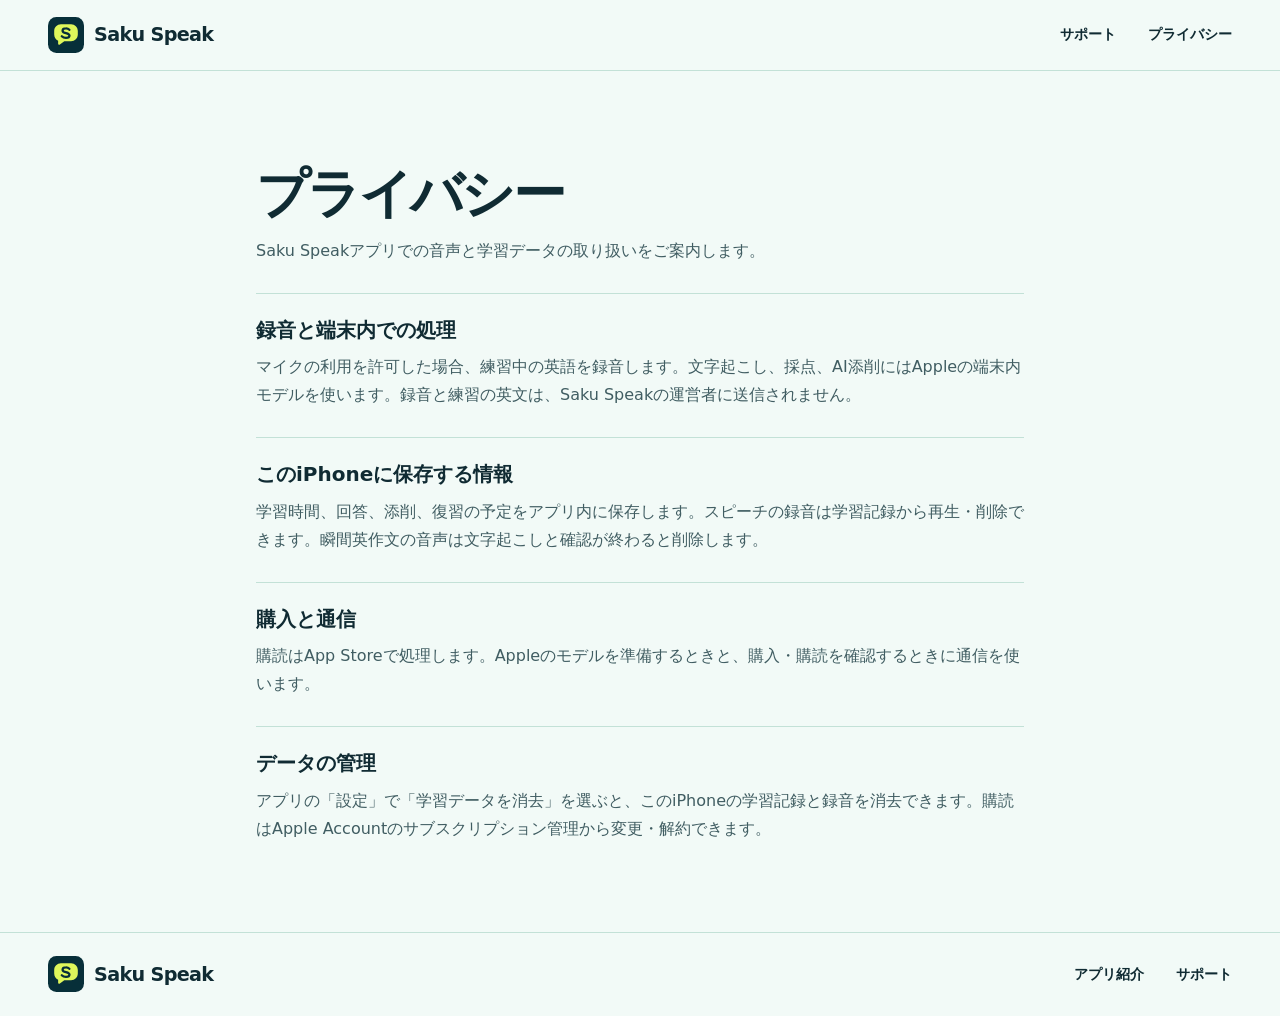
==== privacy.html @ 5f91d337 "Launch Saku Speak brand and support site" ====
<!doctype html>
<html lang="ja">
<head>
  <meta charset="utf-8">
  <meta name="viewport" content="width=device-width, initial-scale=1">
  <meta name="theme-color" content="#F2FAF7">
  <title>プライバシー | Saku Speak</title>
  <meta name="description" content="Saku Speakでの音声、学習記録、購入情報の取り扱い。">
  <link rel="canonical" href="https://ki-84.github.io/saku-speak-support/privacy.html">
  <link rel="icon" href="assets/saku-mark.svg" type="image/svg+xml">
  <link rel="apple-touch-icon" href="assets/touch-icon.png">
  <link rel="stylesheet" href="styles.css">
</head>
<body>
  <a class="skip-link" href="#main">本文へ</a>
  <header class="site-header">
    <div class="wrap header-inner">
      <a class="wordmark" href="./" lang="en"><img src="assets/saku-mark.svg" width="36" height="36" alt="">Saku Speak</a>
      <nav class="site-nav" aria-label="メイン">
        <a href="support.html">サポート</a>
        <a href="privacy.html" aria-current="page">プライバシー</a>
      </nav>
    </div>
  </header>
  <main class="section wrap document-page" id="main" tabindex="-1">
    <header>
      <h1>プライバシー</h1>
      <p>Saku Speakアプリでの音声と学習データの取り扱いをご案内します。</p>
    </header>
    <section>
      <h2>録音と端末内での処理</h2>
      <p>マイクの利用を許可した場合、練習中の英語を録音します。文字起こし、採点、AI添削にはAppleの端末内モデルを使います。録音と練習の英文は、Saku Speakの運営者に送信されません。</p>
    </section>
    <section>
      <h2>このiPhoneに保存する情報</h2>
      <p>学習時間、回答、添削、復習の予定をアプリ内に保存します。スピーチの録音は学習記録から再生・削除できます。瞬間英作文の音声は文字起こしと確認が終わると削除します。</p>
    </section>
    <section>
      <h2>購入と通信</h2>
      <p>購読はApp Storeで処理します。Appleのモデルを準備するときと、購入・購読を確認するときに通信を使います。</p>
    </section>
    <section>
      <h2>データの管理</h2>
      <p>アプリの「設定」で「学習データを消去」を選ぶと、このiPhoneの学習記録と録音を消去できます。購読はApple Accountのサブスクリプション管理から変更・解約できます。</p>
    </section>
  </main>
  <footer class="site-footer">
    <div class="wrap footer-inner">
      <a class="wordmark" href="./" lang="en"><img src="assets/saku-mark.svg" width="36" height="36" alt="">Saku Speak</a>
      <nav class="footer-nav" aria-label="フッター">
        <a href="./">アプリ紹介</a>
        <a href="support.html">サポート</a>
      </nav>
    </div>
  </footer>
</body>
</html>
---- styles.css ----
:root {
  color-scheme: light;
  --paper: #f2faf7;
  --white: #fcfffd;
  --ink: #102b33;
  --muted: #405d62;
  --dark: #072f39;
  --accent: #006b59;
  --lime: #dff75b;
  --mint: #def3eb;
  --line: #c3e1d7;
  --radius: 1.5rem;
  font-family: system-ui, -apple-system, "Hiragino Sans", "Yu Gothic", Meiryo, sans-serif;
  line-height: 1.75;
  color: var(--ink);
  background: var(--paper);
  -webkit-text-size-adjust: 100%;
}

*, *::before, *::after { box-sizing: border-box; }
body, h1, h2, h3, p, figure { margin: 0; }
img { display: block; max-width: 100%; height: auto; }
a { color: inherit; }
h1, h2, h3 { line-height: 1.25; overflow-wrap: anywhere; }
section[id], #main { scroll-margin-top: 5.5rem; }
main:focus { outline: none; }
:focus-visible { outline: 3px solid var(--accent); outline-offset: 4px; }

.wrap { width: min(74rem, calc(100% - 5rem)); margin-inline: auto; }
.section { padding-block: clamp(3.5rem, 7vw, 6.5rem); }
.site-header {
  position: sticky;
  top: 0;
  z-index: 5;
  background: var(--paper);
  border-bottom: 1px solid var(--line);
}
.header-inner, .footer-inner {
  display: flex;
  align-items: center;
  justify-content: space-between;
  gap: 1.25rem;
  min-height: 4.375rem;
}
.wordmark { display: inline-flex; align-items: center; gap: .625rem; font-size: 1.2rem; font-weight: 800; letter-spacing: -.035em; text-decoration: none; white-space: nowrap; }
.wordmark img { flex: 0 0 auto; }
.site-nav, .footer-nav { display: flex; align-items: center; gap: clamp(.85rem, 3vw, 2rem); }
.site-nav a, .footer-nav a {
  display: inline-flex;
  align-items: center;
  min-height: 44px;
  font-size: .9rem;
  font-weight: 700;
  white-space: nowrap;
  text-decoration: none;
}
.site-nav a:hover, .footer-nav a:hover, .text-link:hover { color: var(--accent); text-decoration: underline; text-underline-offset: .23em; }
.text-link { color: var(--accent); font-weight: 650; text-underline-offset: .2em; }
.skip-link { position: fixed; top: .6rem; left: .6rem; z-index: 10; padding: .55rem 1rem; background: var(--white); color: var(--ink); border-radius: .5rem; transform: translateY(calc(-100% - 1rem)); }
.skip-link:focus { transform: none; }

.hero {
  color: var(--white);
  background: radial-gradient(ellipse at 85% 29%, #14535a 0, var(--dark) 62%);
  overflow: clip;
}
.hero-inner {
  display: grid;
  grid-template-columns: 1.06fr 1fr;
  align-items: center;
  gap: clamp(1.5rem, 4vw, 4.25rem);
  padding-block: clamp(3.5rem, 6vw, 5.25rem);
}
.eyebrow { color: var(--accent); font-size: .875rem; font-weight: 700; letter-spacing: .05em; }
.hero .eyebrow, .on-device .eyebrow { color: var(--lime); }
.hero h1 { margin-top: .9rem; font-size: clamp(2.05rem, 3.8vw, 3.3rem); font-weight: 740; letter-spacing: -.04em; line-height: 1.25; }
.hero h1 span { display: block; }
.hero-accent { color: var(--lime); }
.hero-lede { margin-top: 1.35rem; max-width: 30rem; color: #e0f3ee; line-height: 1.85; font-size: clamp(1rem, 1.45vw, 1.19rem); }
.hero-action { display: flex; align-items: center; flex-wrap: wrap; gap: .75rem 1.1rem; margin-top: 1.65rem; }
.button { display: inline-flex; min-height: 3.25rem; align-items: center; justify-content: center; padding: .65rem 1.45rem; border-radius: .75rem; font-weight: 800; text-decoration: none; }
.button-lime { background: var(--lime); color: var(--dark); }
.button-lime:hover { background: #ecff95; }
.hero :focus-visible { outline-color: var(--lime); }
.release-note { color: #d1eae4; font-size: .875rem; font-weight: 600; }
.hero-visual { position: relative; height: clamp(24rem, 36vw, 31.75rem); }
.hero-photo { overflow: hidden; position: absolute; inset: 0 0 1.8rem 12%; border-radius: 1.75rem; background: #14464b; }
.hero-photo img { width: 100%; height: 100%; object-fit: cover; object-position: 71% 44%; }
.hero-screen {
  position: absolute;
  bottom: 0;
  left: 0;
  width: min(42%, 13.6rem);
  background: var(--paper);
  border: 4px solid #0d2429;
  border-radius: 1.35rem;
  box-shadow: 0 1.1rem 2.5rem #001c22a8;
}

.section-copy h2 { font-size: clamp(1.9rem, 4.1vw, 3.25rem); font-weight: 740; letter-spacing: -.04em; }
.section-copy .eyebrow { margin-bottom: .65rem; }
.section-copy p:not(.eyebrow) { margin-top: .85rem; color: var(--muted); max-width: 35rem; }
.centered { text-align: center; margin-inline: auto; }
.centered p { margin-inline: auto; }
.practice, .on-device-inner, .faq-inner { display: grid; align-items: start; grid-template-columns: .8fr 1.2fr; gap: clamp(1.4rem, 6vw, 5rem); }
.practice { align-items: center; }
.prompt-card { background: var(--white); border: 1px solid var(--line); border-radius: var(--radius); padding: clamp(1.2rem, 4vw, 2.2rem); box-shadow: 0 .75rem 1.4rem #07372d0a; }
.prompt-question { font-size: clamp(1.2rem, 2.45vw, 1.8rem); font-weight: 750; line-height: 1.55; }
.practice-answer { margin-top: 1.15rem; }
summary { list-style: none; cursor: pointer; }
summary::-webkit-details-marker { display: none; }
.practice-answer summary, .questions summary { display: flex; align-items: center; justify-content: space-between; gap: 1rem; }
.practice-answer summary { min-height: 3rem; padding: .55rem .95rem; border-radius: .7rem; background: var(--mint); color: var(--dark); font-weight: 750; }
.practice-answer summary:hover { background: #d0ede2; }
.answer-hide, details[open] .answer-show { display: none; }
details[open] .answer-hide { display: inline; }
.answer-body { margin-top: 1rem; color: var(--muted); }
.answer-body .answer-english { margin-bottom: .28rem; color: var(--ink); font-size: clamp(1.15rem, 2.6vw, 1.55rem); font-weight: 750; line-height: 1.4; }
.disclosure-icon { flex: 0 0 1.15rem; width: 1.15rem; height: 1.15rem; color: var(--accent); position: relative; }
.disclosure-icon::before, .disclosure-icon::after { content: ""; position: absolute; top: 50%; left: 50%; width: .85rem; height: 2px; transform: translate(-50%, -50%); background: currentColor; border-radius: 2px; }
.disclosure-icon::after { transform: translate(-50%, -50%) rotate(90deg); }
details[open] .disclosure-icon::after { display: none; }

.barrier { background: var(--mint); }
.barrier .section-copy p:not(.eyebrow) { max-width: 42rem; }
.speaking-steps { display: grid; grid-template-columns: repeat(3, 1fr); gap: 1rem; padding: 0; margin: 1.75rem 0 0; list-style: none; }
.speaking-steps li { padding: 1.25rem; background: var(--white); border: 1px solid var(--line); border-radius: 1rem; }
.speaking-steps h3 { font-size: 1.2rem; font-weight: 750; }
.speaking-steps p { margin-top: .5rem; color: var(--muted); }
.reading-note { margin-top: 1rem; color: var(--muted); font-size: .875rem; }

.training, .faq { background: var(--white); border-block: 1px solid var(--line); }
.training-grid { display: grid; grid-template-columns: 1fr 1fr; gap: 1.2rem; margin-top: 2rem; }
.training-card { border: 1px solid var(--line); border-radius: var(--radius); overflow: hidden; }
.drill-card { display: flex; flex-direction: column; justify-content: space-between; background: var(--mint); }
.training-content, .habit-copy { padding: clamp(1.25rem, 3.4vw, 2rem); }
.training-content h3, .habit h3 { font-size: clamp(1.35rem, 2.5vw, 1.95rem); font-weight: 800; letter-spacing: -.045em; }
.training-content p:not(.training-count), .habit p { margin-top: .6rem; color: var(--muted); }
.training-count { margin-top: 1.15rem; color: var(--accent); font-weight: 800; white-space: nowrap; }
.training-count strong { font-size: clamp(2rem, 4.2vw, 3.15rem); letter-spacing: -.07em; line-height: 1; }
.line-example { margin: 0 clamp(1.25rem, 3.4vw, 2rem) clamp(1.25rem, 3.4vw, 2rem); padding: 1rem 1.2rem; border-radius: .85rem; color: var(--white); background: var(--dark); }
.line-example p:first-child { color: #d6edeb; font-size: .875rem; }
.line-example [lang="en"] { margin-top: .28rem; font-weight: 750; font-size: clamp(1.1rem, 2vw, 1.35rem); line-height: 1.4; }
.speech-card { background: var(--paper); }
.speech-card > img { width: 100%; height: 13rem; object-fit: cover; object-position: 50% 16%; }
.speech-card .training-content { display: flex; justify-content: space-between; align-items: end; gap: 1.25rem; }
.habit { display: grid; grid-template-columns: .72fr 1.28fr; align-items: center; margin-top: 1.2rem; background: var(--paper); border: 1px solid var(--line); border-radius: var(--radius); overflow: hidden; }
.habit img { width: 100%; height: 12.75rem; object-fit: cover; object-position: 58% 42%; }
.habit-copy { max-width: 37rem; }
.scene-overview {
  margin-top: 1.75rem;
  padding: clamp(1.25rem, 3.4vw, 2rem);
  border: 1px solid var(--line);
  border-radius: var(--radius);
  background: var(--paper);
}
.scene-overview h3 { font-size: clamp(1.25rem, 3vw, 1.65rem); }
.scene-overview > p { color: var(--muted); margin-top: .55rem; }
.scene-grid { display: grid; grid-template-columns: repeat(3, 1fr); gap: .85rem; margin: 1.15rem 0 0; }
.scene-grid > div { padding: 1rem; border: 1px solid var(--line); border-radius: .8rem; background: var(--white); }
.scene-grid dt { color: var(--accent); font-weight: 800; line-height: 1.45; }
.scene-grid dd { margin: .4rem 0 0; color: var(--muted); font-size: .9rem; line-height: 1.6; }
.level-table { margin-top: 1.4rem; width: 100%; border-collapse: collapse; font-size: .9rem; font-variant-numeric: tabular-nums; }
.level-table caption { margin-bottom: .5rem; text-align: left; font-weight: 750; }
.level-table thead { background: var(--mint); }
.level-table :is(th, td) { padding: .55rem .65rem; text-align: right; border-bottom: 1px solid var(--line); }
.level-table th:first-child { text-align: left; }

.on-device { background: var(--dark); color: var(--white); }
.on-device .section-copy p:not(.eyebrow), .ai-details p { color: #d4ebe7; }
.ai-details { border-top: 1px solid #81b9b575; }
.ai-details > div { padding: 1.05rem 0; border-bottom: 1px solid #81b9b575; }
.ai-details h3 { font-size: 1.15rem; }
.ai-details p { margin-top: .4rem; }
.ai-details .ai-requirement { font-size: .875rem; margin-top: 1.15rem; }
.plans { max-width: 60rem; }
.plan-status { text-align: center; margin-block: 1.45rem .7rem; color: var(--muted); font-weight: 700; font-size: .9rem; }
.plan-grid { display: grid; grid-template-columns: 1fr 1fr; gap: 1rem; }
.plan-card { padding: 1.35rem clamp(1rem, 4vw, 2rem); border: 1px solid var(--line); border-radius: var(--radius); background: var(--white); }
.plan-card:last-child { background: var(--mint); border-color: #8cc8b9; }
.plan-card h3 { font-size: 1.05rem; }
.plan-card p { color: var(--accent); font-weight: 750; margin-top: .35rem; white-space: nowrap; }
.plan-card strong { font-size: clamp(2rem, 5vw, 3.75rem); line-height: 1.15; letter-spacing: -.07em; }
.plan-card span, .plan-note { color: var(--muted); font-size: .9rem; }
.plan-note { margin-top: .9rem; max-width: 44rem; }

.questions { border-top: 1px solid var(--line); }
.questions details { border-bottom: 1px solid var(--line); }
.questions summary { min-height: 3.6rem; padding: .9rem .2rem; font-weight: 750; }
.questions summary:hover { color: var(--accent); }
.questions details > p { color: var(--muted); padding: 0 1.35rem 1.05rem .2rem; }
.site-footer { background: var(--paper); padding-block: 1.2rem; }
.site-footer .footer-inner { min-height: 0; }

.document-page { max-width: 48rem; }
.document-page h1 { font-size: clamp(1.9rem, 5.8vw, 3.3rem); font-weight: 820; letter-spacing: -.05em; }
.document-page header > p, .document-page section > p { margin-top: .65rem; color: var(--muted); }
.document-page section { margin-top: 1.75rem; padding-top: 1.5rem; border-top: 1px solid var(--line); }
.document-page h2 { font-size: 1.25rem; }
.document-page + .site-footer, body:has(.document-page) .site-footer { border-top: 1px solid var(--line); }

@media (max-width: 940px) {
  .wrap { width: calc(100% - 3rem); }
  .speech-card .training-content { display: block; }
}

@media (max-width: 700px) {
  .wrap { width: calc(100% - 2.25rem); }
  .header-inner { min-height: 3.65rem; gap: .6rem; }
  .wordmark { font-size: 1.05rem; gap: .4rem; }
  .wordmark img { width: 31px; height: 31px; }
  .site-nav { gap: .85rem; }
  .site-nav a { font-size: .875rem; }
  .hero-inner { grid-template-columns: 1fr; padding-block: 2.6rem 2.15rem; gap: 1.65rem; }
  .hero h1 { font-size: clamp(1.65rem, 8.1vw, 3.3rem); }
  .hero-lede, .hero-action { margin-top: 1rem; }
  .hero-visual { width: min(100%, 27rem); margin-inline: auto; height: auto; aspect-ratio: 1.14; }
  .hero-screen { width: 39%; border-width: 3px; border-radius: 1rem; }
  .hero-photo { inset: 0 0 .9rem 10%; border-radius: 1.2rem; }
  .practice, .on-device-inner, .faq-inner, .training-grid { grid-template-columns: 1fr; gap: 1.2rem; }
  .section-copy.centered { text-align: left; }
  .centered p { margin-inline: 0; }
  .training-grid { margin-top: 1.25rem; }
  .speech-card > img { height: clamp(10rem, 40vw, 14rem); }
  .habit img { height: 100%; min-height: 10rem; }
  .habit { grid-template-columns: .72fr 1.28fr; align-items: stretch; }
  .plans .plan-status { text-align: left; }
  .speaking-steps { grid-template-columns: 1fr; gap: .55rem; }
  .scene-grid { grid-template-columns: 1fr; gap: .55rem; }
}

@media (max-width: 390px) {
  .habit { grid-template-columns: 1fr; }
  .habit img { height: 9.5rem; min-height: 0; }
  .plan-grid { gap: .6rem; }
  .plan-card { padding-inline: .8rem; border-radius: .85rem; }
  .plan-card strong { font-size: 1.75rem; }
  .footer-inner { flex-wrap: wrap; gap: .35rem 1.25rem; }
}

@media (max-width: 350px) {
  .wrap { width: calc(100% - 1.75rem); }
  .site-nav { gap: .6rem; }
  .plan-grid { grid-template-columns: 1fr; }
  .level-table :is(th, td) { padding-inline: .35rem; }
}
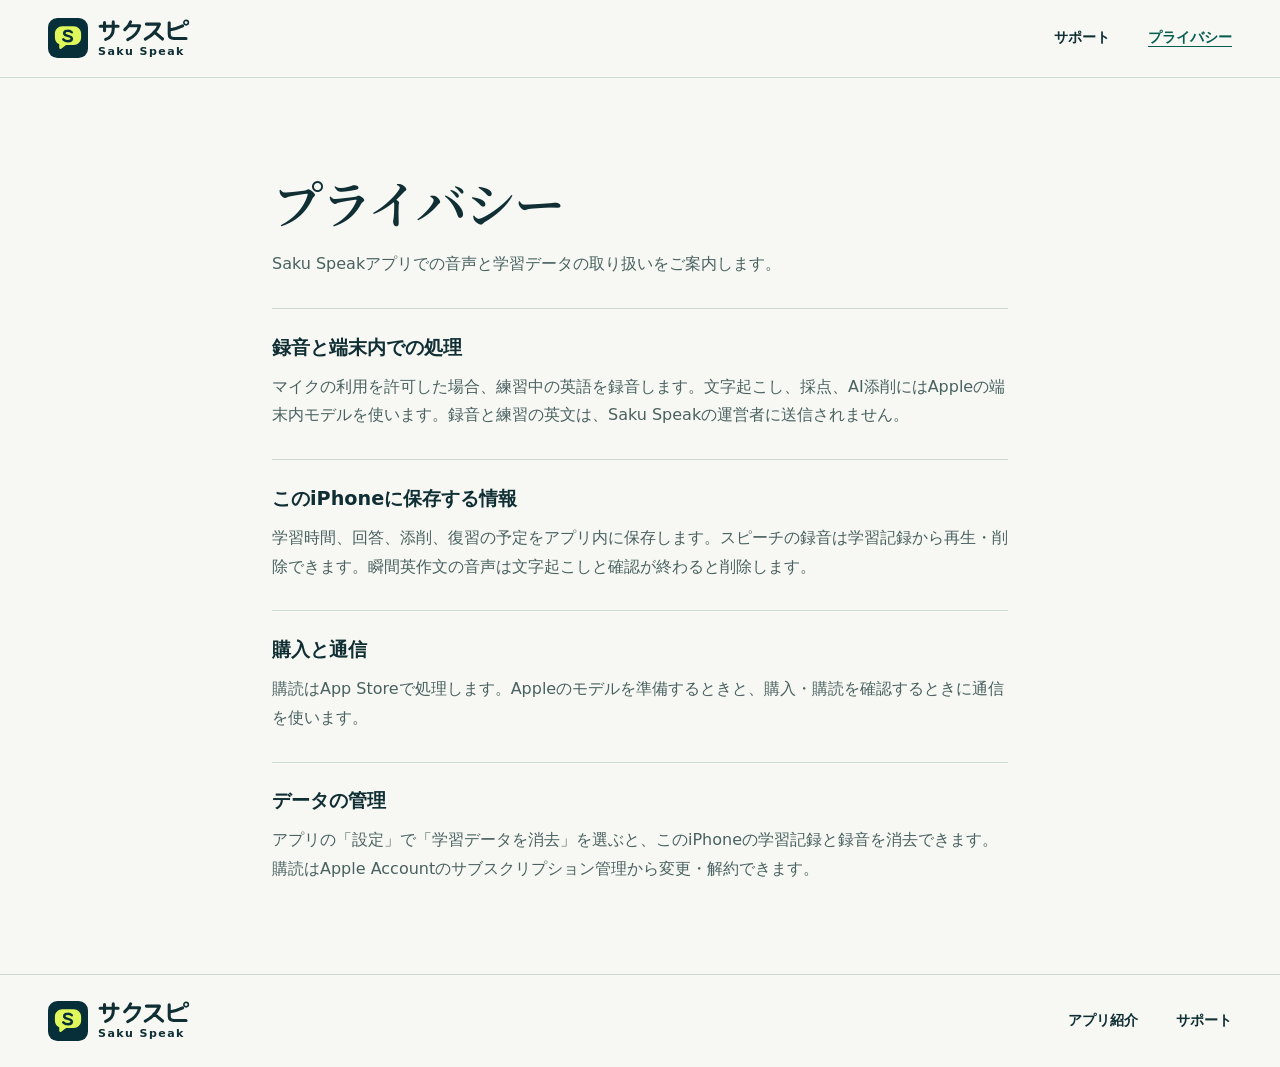
==== commit 11b23891: "Refine Sakusupi branding and lower Plus pricing" ====
--- a/privacy.html
+++ b/privacy.html
@@ -3,19 +3,25 @@
 <head>
   <meta charset="utf-8">
   <meta name="viewport" content="width=device-width, initial-scale=1">
-  <meta name="theme-color" content="#F2FAF7">
-  <title>プライバシー | Saku Speak</title>
+  <meta name="theme-color" content="#F7F8F3">
+  <title>プライバシー | サクスピ Saku Speak</title>
   <meta name="description" content="Saku Speakでの音声、学習記録、購入情報の取り扱い。">
   <link rel="canonical" href="https://ki-84.github.io/saku-speak-support/privacy.html">
   <link rel="icon" href="assets/saku-mark.svg" type="image/svg+xml">
   <link rel="apple-touch-icon" href="assets/touch-icon.png">
-  <link rel="stylesheet" href="styles.css">
+  <link rel="stylesheet" href="styles.css?v=2">
 </head>
 <body>
   <a class="skip-link" href="#main">本文へ</a>
   <header class="site-header">
     <div class="wrap header-inner">
-      <a class="wordmark" href="./" lang="en"><img src="assets/saku-mark.svg" width="36" height="36" alt="">Saku Speak</a>
+      <a class="wordmark" href="./">
+        <img class="brand-symbol" src="assets/saku-mark.svg" width="40" height="40" alt="">
+        <span class="brand-name">
+          <img src="assets/sakusupi-wordmark.svg" width="92" height="23" alt="サクスピ">
+          <span lang="en">Saku Speak</span>
+        </span>
+      </a>
       <nav class="site-nav" aria-label="メイン">
         <a href="support.html">サポート</a>
         <a href="privacy.html" aria-current="page">プライバシー</a>
@@ -46,7 +52,13 @@
   </main>
   <footer class="site-footer">
     <div class="wrap footer-inner">
-      <a class="wordmark" href="./" lang="en"><img src="assets/saku-mark.svg" width="36" height="36" alt="">Saku Speak</a>
+      <a class="wordmark" href="./">
+        <img class="brand-symbol" src="assets/saku-mark.svg" width="40" height="40" alt="">
+        <span class="brand-name">
+          <img src="assets/sakusupi-wordmark.svg" width="92" height="23" alt="サクスピ">
+          <span lang="en">Saku Speak</span>
+        </span>
+      </a>
       <nav class="footer-nav" aria-label="フッター">
         <a href="./">アプリ紹介</a>
         <a href="support.html">サポート</a>
--- a/styles.css
+++ b/styles.css
@@ -1,33 +1,45 @@
+@font-face {
+  font-family: "Saku Serif";
+  src: url("assets/serif-headings.woff2") format("woff2");
+  font-weight: 600;
+  font-style: normal;
+  font-display: swap;
+}
+
 :root {
   color-scheme: light;
-  --paper: #f2faf7;
-  --white: #fcfffd;
-  --ink: #102b33;
-  --muted: #405d62;
-  --dark: #072f39;
-  --accent: #006b59;
+  --paper: #f7f8f3;
+  --white: #fffefa;
+  --ink: #102f34;
+  --muted: #496161;
+  --accent: #075d50;
+  --dark: #0d3237;
+  --on-dark: #cfdfd9;
+  --dark-line: #5d7b77;
   --lime: #dff75b;
-  --mint: #def3eb;
-  --line: #c3e1d7;
-  --radius: 1.5rem;
-  font-family: system-ui, -apple-system, "Hiragino Sans", "Yu Gothic", Meiryo, sans-serif;
-  line-height: 1.75;
+  --soft: #e8efe9;
+  --line: #cedbd3;
+  --body-font: system-ui, -apple-system, "Hiragino Sans", "Yu Gothic", Meiryo, sans-serif;
+  --heading-font: "Saku Serif", "Hiragino Mincho ProN", "Yu Mincho", serif;
+  font-family: var(--body-font);
+  line-height: 1.8;
   color: var(--ink);
   background: var(--paper);
-  -webkit-text-size-adjust: 100%;
 }
 
 *, *::before, *::after { box-sizing: border-box; }
 body, h1, h2, h3, p, figure { margin: 0; }
 img { display: block; max-width: 100%; height: auto; }
 a { color: inherit; }
-h1, h2, h3 { line-height: 1.25; overflow-wrap: anywhere; }
-section[id], #main { scroll-margin-top: 5.5rem; }
+h1, h2, h3 { line-height: 1.4; }
+h1, h2 { font-family: var(--heading-font); font-weight: 600; letter-spacing: -.038em; }
+p { overflow-wrap: break-word; }
+section[id], #main { scroll-margin-top: 5.75rem; }
 main:focus { outline: none; }
 :focus-visible { outline: 3px solid var(--accent); outline-offset: 4px; }
 
-.wrap { width: min(74rem, calc(100% - 5rem)); margin-inline: auto; }
-.section { padding-block: clamp(3.5rem, 7vw, 6.5rem); }
+.wrap { width: min(76rem, calc(100% - 6rem)); margin-inline: auto; }
+.section { padding-block: clamp(3.7rem, 7vw, 7rem); }
 .site-header {
   position: sticky;
   top: 0;
@@ -39,208 +51,337 @@
   display: flex;
   align-items: center;
   justify-content: space-between;
-  gap: 1.25rem;
-  min-height: 4.375rem;
-}
-.wordmark { display: inline-flex; align-items: center; gap: .625rem; font-size: 1.2rem; font-weight: 800; letter-spacing: -.035em; text-decoration: none; white-space: nowrap; }
-.wordmark img { flex: 0 0 auto; }
-.site-nav, .footer-nav { display: flex; align-items: center; gap: clamp(.85rem, 3vw, 2rem); }
+  gap: 1rem;
+  min-height: 4.8rem;
+}
+.wordmark {
+  display: inline-flex;
+  align-items: center;
+  gap: .625rem;
+  flex: 0 0 auto;
+  text-decoration: none;
+}
+.brand-name {
+  display: grid;
+  justify-items: start;
+  gap: .2rem;
+  font-size: .69rem;
+  font-weight: 650;
+  letter-spacing: .13em;
+  line-height: 1.1;
+  white-space: nowrap;
+}
+.brand-symbol { flex: 0 0 auto; }
+.site-nav, .footer-nav { display: flex; align-items: center; gap: clamp(.85rem, 3vw, 2.6rem); }
 .site-nav a, .footer-nav a {
   display: inline-flex;
   align-items: center;
   min-height: 44px;
   font-size: .9rem;
-  font-weight: 700;
+  font-weight: 650;
   white-space: nowrap;
   text-decoration: none;
 }
-.site-nav a:hover, .footer-nav a:hover, .text-link:hover { color: var(--accent); text-decoration: underline; text-underline-offset: .23em; }
+.site-nav a:hover, .footer-nav a:hover, .site-nav a[aria-current="page"] {
+  color: var(--accent);
+  text-decoration: underline;
+  text-underline-offset: .3em;
+}
 .text-link { color: var(--accent); font-weight: 650; text-underline-offset: .2em; }
-.skip-link { position: fixed; top: .6rem; left: .6rem; z-index: 10; padding: .55rem 1rem; background: var(--white); color: var(--ink); border-radius: .5rem; transform: translateY(calc(-100% - 1rem)); }
+.skip-link {
+  position: fixed;
+  top: .6rem;
+  left: .6rem;
+  z-index: 10;
+  padding: .55rem 1rem;
+  background: var(--white);
+  transform: translateY(calc(-100% - 1rem));
+}
 .skip-link:focus { transform: none; }
 
-.hero {
-  color: var(--white);
-  background: radial-gradient(ellipse at 85% 29%, #14535a 0, var(--dark) 62%);
-  overflow: clip;
-}
+.hero { padding-block: clamp(2.6rem, 5.7vw, 5.5rem); }
 .hero-inner {
   display: grid;
-  grid-template-columns: 1.06fr 1fr;
-  align-items: center;
-  gap: clamp(1.5rem, 4vw, 4.25rem);
-  padding-block: clamp(3.5rem, 6vw, 5.25rem);
-}
-.eyebrow { color: var(--accent); font-size: .875rem; font-weight: 700; letter-spacing: .05em; }
-.hero .eyebrow, .on-device .eyebrow { color: var(--lime); }
-.hero h1 { margin-top: .9rem; font-size: clamp(2.05rem, 3.8vw, 3.3rem); font-weight: 740; letter-spacing: -.04em; line-height: 1.25; }
+  grid-template-columns: minmax(0, .94fr) minmax(0, 1.06fr);
+  align-items: center;
+  gap: clamp(1.8rem, 5vw, 4.5rem);
+}
+.eyebrow {
+  color: var(--accent);
+  font-size: .875rem;
+  font-weight: 700;
+  letter-spacing: .06em;
+}
+.hero h1 {
+  margin-top: 1.05rem;
+  font-size: clamp(1.95rem, 3.28vw, 3.3rem);
+  line-height: 1.4;
+}
 .hero h1 span { display: block; }
-.hero-accent { color: var(--lime); }
-.hero-lede { margin-top: 1.35rem; max-width: 30rem; color: #e0f3ee; line-height: 1.85; font-size: clamp(1rem, 1.45vw, 1.19rem); }
-.hero-action { display: flex; align-items: center; flex-wrap: wrap; gap: .75rem 1.1rem; margin-top: 1.65rem; }
-.button { display: inline-flex; min-height: 3.25rem; align-items: center; justify-content: center; padding: .65rem 1.45rem; border-radius: .75rem; font-weight: 800; text-decoration: none; }
-.button-lime { background: var(--lime); color: var(--dark); }
-.button-lime:hover { background: #ecff95; }
-.hero :focus-visible { outline-color: var(--lime); }
-.release-note { color: #d1eae4; font-size: .875rem; font-weight: 600; }
-.hero-visual { position: relative; height: clamp(24rem, 36vw, 31.75rem); }
-.hero-photo { overflow: hidden; position: absolute; inset: 0 0 1.8rem 12%; border-radius: 1.75rem; background: #14464b; }
-.hero-photo img { width: 100%; height: 100%; object-fit: cover; object-position: 71% 44%; }
-.hero-screen {
-  position: absolute;
-  bottom: 0;
-  left: 0;
-  width: min(42%, 13.6rem);
-  background: var(--paper);
-  border: 4px solid #0d2429;
-  border-radius: 1.35rem;
-  box-shadow: 0 1.1rem 2.5rem #001c22a8;
-}
-
-.section-copy h2 { font-size: clamp(1.9rem, 4.1vw, 3.25rem); font-weight: 740; letter-spacing: -.04em; }
-.section-copy .eyebrow { margin-bottom: .65rem; }
-.section-copy p:not(.eyebrow) { margin-top: .85rem; color: var(--muted); max-width: 35rem; }
-.centered { text-align: center; margin-inline: auto; }
-.centered p { margin-inline: auto; }
-.practice, .on-device-inner, .faq-inner { display: grid; align-items: start; grid-template-columns: .8fr 1.2fr; gap: clamp(1.4rem, 6vw, 5rem); }
-.practice { align-items: center; }
-.prompt-card { background: var(--white); border: 1px solid var(--line); border-radius: var(--radius); padding: clamp(1.2rem, 4vw, 2.2rem); box-shadow: 0 .75rem 1.4rem #07372d0a; }
-.prompt-question { font-size: clamp(1.2rem, 2.45vw, 1.8rem); font-weight: 750; line-height: 1.55; }
-.practice-answer { margin-top: 1.15rem; }
+.hero-accent { color: var(--accent); }
+.hero-lede {
+  margin-top: 1.45rem;
+  max-width: 28rem;
+  color: var(--muted);
+  line-height: 1.95;
+  font-size: clamp(1rem, 1.35vw, 1.125rem);
+  text-wrap: pretty;
+}
+.hero-action {
+  display: flex;
+  align-items: center;
+  flex-wrap: wrap;
+  gap: .8rem 1.15rem;
+  margin-top: 1.65rem;
+}
+.button {
+  display: inline-flex;
+  min-height: 3.2rem;
+  align-items: center;
+  justify-content: center;
+  padding: .65rem 1.35rem;
+  border-radius: .35rem;
+  font-weight: 750;
+  text-decoration: none;
+}
+.button-lime { background: var(--lime); color: var(--ink); }
+.button-lime:hover { background: #cfeb48; }
+.release-note { color: var(--muted); font-size: .875rem; }
+.hero-photo {
+  width: 100%;
+  aspect-ratio: 1.28;
+  object-fit: cover;
+  object-position: 56% 50%;
+  border-radius: .5rem;
+  background: var(--soft);
+}
+
+.section-copy h2 { font-size: clamp(1.9rem, 3.35vw, 3.1rem); }
+.section-copy .eyebrow { margin-bottom: .7rem; }
+.section-copy p:not(.eyebrow) { margin-top: 1rem; color: var(--muted); max-width: 35rem; }
+.practice, .on-device-inner, .faq-inner, .plans-inner {
+  display: grid;
+  align-items: start;
+  grid-template-columns: .82fr 1.18fr;
+  gap: clamp(1.45rem, 6vw, 5.5rem);
+}
+.practice { align-items: center; border-top: 1px solid var(--line); }
+.prompt-card {
+  padding: clamp(1.2rem, 3.5vw, 2.65rem);
+  background: var(--white);
+  border: 1px solid var(--line);
+  border-top: 3px solid var(--accent);
+  border-radius: .22rem;
+}
+.prompt-question { font-size: clamp(1.15rem, 2.1vw, 1.65rem); font-weight: 690; line-height: 1.55; }
 summary { list-style: none; cursor: pointer; }
 summary::-webkit-details-marker { display: none; }
-.practice-answer summary, .questions summary { display: flex; align-items: center; justify-content: space-between; gap: 1rem; }
-.practice-answer summary { min-height: 3rem; padding: .55rem .95rem; border-radius: .7rem; background: var(--mint); color: var(--dark); font-weight: 750; }
-.practice-answer summary:hover { background: #d0ede2; }
+.practice-answer { margin-top: 1.25rem; }
+.practice-answer summary, .questions summary {
+  display: flex;
+  align-items: center;
+  justify-content: space-between;
+  gap: .9rem;
+}
+.practice-answer summary {
+  min-height: 3rem;
+  padding: .6rem .95rem;
+  border-radius: .22rem;
+  background: var(--soft);
+  color: var(--dark);
+  font-weight: 690;
+}
+.practice-answer summary:hover { background: #dbe9df; }
 .answer-hide, details[open] .answer-show { display: none; }
 details[open] .answer-hide { display: inline; }
 .answer-body { margin-top: 1rem; color: var(--muted); }
-.answer-body .answer-english { margin-bottom: .28rem; color: var(--ink); font-size: clamp(1.15rem, 2.6vw, 1.55rem); font-weight: 750; line-height: 1.4; }
+.answer-body .answer-english, .line-example [lang="en"] {
+  color: var(--ink);
+  font-family: Georgia, serif;
+  font-size: clamp(1.2rem, 2.3vw, 1.62rem);
+  line-height: 1.35;
+}
+.answer-body .answer-english { margin-bottom: .35rem; }
 .disclosure-icon { flex: 0 0 1.15rem; width: 1.15rem; height: 1.15rem; color: var(--accent); position: relative; }
-.disclosure-icon::before, .disclosure-icon::after { content: ""; position: absolute; top: 50%; left: 50%; width: .85rem; height: 2px; transform: translate(-50%, -50%); background: currentColor; border-radius: 2px; }
+.disclosure-icon::before, .disclosure-icon::after {
+  content: "";
+  position: absolute;
+  top: 50%;
+  left: 50%;
+  width: .85rem;
+  height: 2px;
+  transform: translate(-50%, -50%);
+  background: currentColor;
+  border-radius: 2px;
+}
 .disclosure-icon::after { transform: translate(-50%, -50%) rotate(90deg); }
 details[open] .disclosure-icon::after { display: none; }
 
-.barrier { background: var(--mint); }
-.barrier .section-copy p:not(.eyebrow) { max-width: 42rem; }
-.speaking-steps { display: grid; grid-template-columns: repeat(3, 1fr); gap: 1rem; padding: 0; margin: 1.75rem 0 0; list-style: none; }
-.speaking-steps li { padding: 1.25rem; background: var(--white); border: 1px solid var(--line); border-radius: 1rem; }
-.speaking-steps h3 { font-size: 1.2rem; font-weight: 750; }
-.speaking-steps p { margin-top: .5rem; color: var(--muted); }
-.reading-note { margin-top: 1rem; color: var(--muted); font-size: .875rem; }
-
-.training, .faq { background: var(--white); border-block: 1px solid var(--line); }
-.training-grid { display: grid; grid-template-columns: 1fr 1fr; gap: 1.2rem; margin-top: 2rem; }
-.training-card { border: 1px solid var(--line); border-radius: var(--radius); overflow: hidden; }
-.drill-card { display: flex; flex-direction: column; justify-content: space-between; background: var(--mint); }
-.training-content, .habit-copy { padding: clamp(1.25rem, 3.4vw, 2rem); }
-.training-content h3, .habit h3 { font-size: clamp(1.35rem, 2.5vw, 1.95rem); font-weight: 800; letter-spacing: -.045em; }
-.training-content p:not(.training-count), .habit p { margin-top: .6rem; color: var(--muted); }
-.training-count { margin-top: 1.15rem; color: var(--accent); font-weight: 800; white-space: nowrap; }
-.training-count strong { font-size: clamp(2rem, 4.2vw, 3.15rem); letter-spacing: -.07em; line-height: 1; }
-.line-example { margin: 0 clamp(1.25rem, 3.4vw, 2rem) clamp(1.25rem, 3.4vw, 2rem); padding: 1rem 1.2rem; border-radius: .85rem; color: var(--white); background: var(--dark); }
-.line-example p:first-child { color: #d6edeb; font-size: .875rem; }
-.line-example [lang="en"] { margin-top: .28rem; font-weight: 750; font-size: clamp(1.1rem, 2vw, 1.35rem); line-height: 1.4; }
-.speech-card { background: var(--paper); }
-.speech-card > img { width: 100%; height: 13rem; object-fit: cover; object-position: 50% 16%; }
-.speech-card .training-content { display: flex; justify-content: space-between; align-items: end; gap: 1.25rem; }
-.habit { display: grid; grid-template-columns: .72fr 1.28fr; align-items: center; margin-top: 1.2rem; background: var(--paper); border: 1px solid var(--line); border-radius: var(--radius); overflow: hidden; }
-.habit img { width: 100%; height: 12.75rem; object-fit: cover; object-position: 58% 42%; }
-.habit-copy { max-width: 37rem; }
+.barrier, .plans { background: var(--dark); color: var(--white); }
+:is(.barrier, .plans) :focus-visible { outline-color: var(--lime); }
+:is(.barrier, .plans) .section-copy p:not(.eyebrow) { color: var(--on-dark); }
+.barrier .section-copy p:not(.eyebrow) { max-width: 40rem; }
+.speaking-steps {
+  display: grid;
+  grid-template-columns: repeat(3, minmax(0, 1fr));
+  gap: clamp(1.3rem, 4vw, 3.45rem);
+  padding: 0;
+  margin: 2.4rem 0 0;
+  list-style: none;
+}
+.speaking-steps li { padding-top: 1.05rem; border-top: 1px solid var(--dark-line); }
+.speaking-steps h3 { font-size: 1.13rem; font-weight: 650; }
+.speaking-steps p { margin-top: .55rem; color: var(--on-dark); }
+.reading-note { margin-top: 1.65rem; color: var(--on-dark); font-size: .875rem; }
+.reading-note .text-link { color: inherit; }
+
+.training { background: var(--white); }
+.training-grid { display: grid; gap: clamp(2.4rem, 6.7vw, 6.5rem); margin-top: clamp(1.8rem, 5vw, 3.75rem); }
+.training-card, .habit {
+  display: grid;
+  grid-template-columns: minmax(0, 1fr) minmax(0, 1fr);
+  align-items: center;
+  gap: clamp(1.55rem, 6vw, 5rem);
+}
+.training-content { padding-block: .65rem; }
+.training-content h3, .habit h3, .scene-overview h3 {
+  font-size: clamp(1.35rem, 2.5vw, 2rem);
+  font-weight: 690;
+  letter-spacing: -.045em;
+}
+.training-content > p:not(.training-count), .habit p { margin-top: .7rem; color: var(--muted); max-width: 28rem; }
+.training-count { margin-top: 1.1rem; color: var(--accent); }
+.training-count strong, .plan-price strong {
+  font-family: Georgia, serif;
+  font-size: clamp(2.75rem, 5.25vw, 4.4rem);
+  font-weight: 500;
+  letter-spacing: -.06em;
+  line-height: 1.05;
+  font-variant-numeric: lining-nums;
+}
+.line-example { margin-top: 1.45rem; padding: .85rem 0 .85rem 1rem; border-left: 2px solid var(--line); }
+.line-example p:first-child { color: var(--muted); font-size: .9rem; }
+.line-example p[lang="en"] { margin-top: .35rem; }
+.app-visual {
+  display: grid;
+  place-items: center;
+  padding: clamp(1.5rem, 4vw, 3.5rem);
+  min-height: 26rem;
+  background: linear-gradient(140deg, #ecf1e9, #d4e3db);
+  border-radius: .45rem;
+}
+.app-visual img {
+  width: min(58%, 13rem);
+  border: 4px solid #203635;
+  border-radius: 1.3rem;
+  box-shadow: 0 1rem 2rem #153c3437;
+}
+.speech-photo, .habit img {
+  width: 100%;
+  aspect-ratio: 1.62;
+  object-fit: cover;
+  object-position: 50% 23%;
+  border-radius: .45rem;
+}
+.habit { margin-top: clamp(2.6rem, 6.7vw, 6.5rem); }
+.habit img { object-position: 56% 39%; }
 .scene-overview {
-  margin-top: 1.75rem;
-  padding: clamp(1.25rem, 3.4vw, 2rem);
-  border: 1px solid var(--line);
-  border-radius: var(--radius);
-  background: var(--paper);
-}
-.scene-overview h3 { font-size: clamp(1.25rem, 3vw, 1.65rem); }
-.scene-overview > p { color: var(--muted); margin-top: .55rem; }
-.scene-grid { display: grid; grid-template-columns: repeat(3, 1fr); gap: .85rem; margin: 1.15rem 0 0; }
-.scene-grid > div { padding: 1rem; border: 1px solid var(--line); border-radius: .8rem; background: var(--white); }
-.scene-grid dt { color: var(--accent); font-weight: 800; line-height: 1.45; }
-.scene-grid dd { margin: .4rem 0 0; color: var(--muted); font-size: .9rem; line-height: 1.6; }
-.level-table { margin-top: 1.4rem; width: 100%; border-collapse: collapse; font-size: .9rem; font-variant-numeric: tabular-nums; }
-.level-table caption { margin-bottom: .5rem; text-align: left; font-weight: 750; }
-.level-table thead { background: var(--mint); }
-.level-table :is(th, td) { padding: .55rem .65rem; text-align: right; border-bottom: 1px solid var(--line); }
+  margin-top: clamp(2.8rem, 6.7vw, 6.5rem);
+  padding-top: clamp(1.65rem, 4.4vw, 3.1rem);
+  border-top: 1px solid var(--line);
+}
+.scene-overview > p { color: var(--muted); margin-top: .7rem; }
+.scene-grid {
+  display: grid;
+  grid-template-columns: repeat(3, minmax(0, 1fr));
+  gap: .7rem clamp(1rem, 4vw, 2.75rem);
+  margin: 1.45rem 0 0;
+}
+.scene-grid > div { padding-block: .85rem; border-top: 1px solid var(--line); }
+.scene-grid dt { color: var(--ink); font-weight: 700; line-height: 1.5; }
+.scene-grid dd { margin: .4rem 0 0; color: var(--muted); font-size: .9rem; line-height: 1.65; }
+.level-table {
+  margin-top: 1.5rem;
+  width: 100%;
+  max-width: 43rem;
+  border-collapse: collapse;
+  font-size: .9rem;
+  font-variant-numeric: tabular-nums;
+}
+.level-table caption { margin-bottom: .55rem; text-align: left; font-weight: 700; }
+.level-table thead { background: var(--soft); }
+.level-table :is(th, td) { padding: .6rem .75rem; text-align: right; border-bottom: 1px solid var(--line); }
 .level-table th:first-child { text-align: left; }
 
-.on-device { background: var(--dark); color: var(--white); }
-.on-device .section-copy p:not(.eyebrow), .ai-details p { color: #d4ebe7; }
-.ai-details { border-top: 1px solid #81b9b575; }
-.ai-details > div { padding: 1.05rem 0; border-bottom: 1px solid #81b9b575; }
-.ai-details h3 { font-size: 1.15rem; }
-.ai-details p { margin-top: .4rem; }
+.on-device { background: var(--soft); }
+.ai-details { border-top: 1px solid #b1c5bc; }
+.ai-details > div { padding-block: 1.05rem; border-bottom: 1px solid #b1c5bc; }
+.ai-details h3 { font-size: 1.13rem; font-weight: 700; }
+.ai-details p { color: var(--muted); margin-top: .4rem; }
 .ai-details .ai-requirement { font-size: .875rem; margin-top: 1.15rem; }
-.plans { max-width: 60rem; }
-.plan-status { text-align: center; margin-block: 1.45rem .7rem; color: var(--muted); font-weight: 700; font-size: .9rem; }
-.plan-grid { display: grid; grid-template-columns: 1fr 1fr; gap: 1rem; }
-.plan-card { padding: 1.35rem clamp(1rem, 4vw, 2rem); border: 1px solid var(--line); border-radius: var(--radius); background: var(--white); }
-.plan-card:last-child { background: var(--mint); border-color: #8cc8b9; }
-.plan-card h3 { font-size: 1.05rem; }
-.plan-card p { color: var(--accent); font-weight: 750; margin-top: .35rem; white-space: nowrap; }
-.plan-card strong { font-size: clamp(2rem, 5vw, 3.75rem); line-height: 1.15; letter-spacing: -.07em; }
-.plan-card span, .plan-note { color: var(--muted); font-size: .9rem; }
-.plan-note { margin-top: .9rem; max-width: 44rem; }
+.plans .eyebrow { color: var(--lime); }
+.plan-status, .plan-note { color: var(--on-dark); font-size: .875rem; }
+.plan-status { margin-bottom: .85rem; }
+.plan-grid { display: grid; grid-template-columns: minmax(0, 1fr) minmax(0, 1fr); gap: 1.25rem; }
+.plan-card { padding-block: 1rem; border-top: 1px solid var(--dark-line); border-bottom: 1px solid var(--dark-line); }
+.plan-card h3 { font-size: 1.03rem; font-weight: 650; }
+.plan-price { margin-top: .55rem; white-space: nowrap; }
+.plan-price strong { font-size: clamp(2.3rem, 4.5vw, 4rem); }
+.plan-price span { color: var(--on-dark); font-size: .9rem; }
+.plan-comparison { margin-top: .32rem; color: var(--lime); font-size: .875rem; }
+.plan-note { margin-top: 1.05rem; }
 
 .questions { border-top: 1px solid var(--line); }
 .questions details { border-bottom: 1px solid var(--line); }
-.questions summary { min-height: 3.6rem; padding: .9rem .2rem; font-weight: 750; }
+.questions summary { min-height: 3.6rem; padding: .9rem .25rem; font-weight: 700; }
 .questions summary:hover { color: var(--accent); }
-.questions details > p { color: var(--muted); padding: 0 1.35rem 1.05rem .2rem; }
-.site-footer { background: var(--paper); padding-block: 1.2rem; }
+.questions details > p { color: var(--muted); padding: 0 1.3rem 1.05rem .25rem; }
+.site-footer { padding-block: 1.5rem; border-top: 1px solid var(--line); }
 .site-footer .footer-inner { min-height: 0; }
 
-.document-page { max-width: 48rem; }
-.document-page h1 { font-size: clamp(1.9rem, 5.8vw, 3.3rem); font-weight: 820; letter-spacing: -.05em; }
-.document-page header > p, .document-page section > p { margin-top: .65rem; color: var(--muted); }
-.document-page section { margin-top: 1.75rem; padding-top: 1.5rem; border-top: 1px solid var(--line); }
-.document-page h2 { font-size: 1.25rem; }
-.document-page + .site-footer, body:has(.document-page) .site-footer { border-top: 1px solid var(--line); }
-
-@media (max-width: 940px) {
-  .wrap { width: calc(100% - 3rem); }
-  .speech-card .training-content { display: block; }
-}
-
-@media (max-width: 700px) {
-  .wrap { width: calc(100% - 2.25rem); }
-  .header-inner { min-height: 3.65rem; gap: .6rem; }
-  .wordmark { font-size: 1.05rem; gap: .4rem; }
-  .wordmark img { width: 31px; height: 31px; }
-  .site-nav { gap: .85rem; }
+.document-page { max-width: 46rem; }
+.document-page h1 { font-size: clamp(1.95rem, 5.55vw, 3.2rem); }
+.document-page header > p, .document-page section > p { margin-top: .7rem; color: var(--muted); }
+.document-page section { margin-top: 1.8rem; padding-top: 1.55rem; border-top: 1px solid var(--line); }
+.document-page h2 { font: 700 1.2rem/1.45 var(--body-font); letter-spacing: normal; }
+
+@media (max-width: 1000px) {
+  .wrap { width: calc(100% - 4rem); }
+}
+
+@media (max-width: 745px) {
+  .wrap { width: calc(100% - 2.5rem); }
+  .header-inner { min-height: 4.05rem; }
+  .wordmark { gap: .5rem; }
+  .brand-symbol { width: 34px; height: 34px; }
+  .brand-name img { width: 82px; }
+  .brand-name { font-size: .64rem; gap: .14rem; }
+  .site-nav { gap: .9rem; }
   .site-nav a { font-size: .875rem; }
-  .hero-inner { grid-template-columns: 1fr; padding-block: 2.6rem 2.15rem; gap: 1.65rem; }
-  .hero h1 { font-size: clamp(1.65rem, 8.1vw, 3.3rem); }
+  .hero-inner { grid-template-columns: 1fr; gap: 1.65rem; }
+  .hero h1 { font-size: clamp(1.55rem, 8.25vw, 3.15rem); margin-top: .7rem; }
   .hero-lede, .hero-action { margin-top: 1rem; }
-  .hero-visual { width: min(100%, 27rem); margin-inline: auto; height: auto; aspect-ratio: 1.14; }
-  .hero-screen { width: 39%; border-width: 3px; border-radius: 1rem; }
-  .hero-photo { inset: 0 0 .9rem 10%; border-radius: 1.2rem; }
-  .practice, .on-device-inner, .faq-inner, .training-grid { grid-template-columns: 1fr; gap: 1.2rem; }
-  .section-copy.centered { text-align: left; }
-  .centered p { margin-inline: 0; }
-  .training-grid { margin-top: 1.25rem; }
-  .speech-card > img { height: clamp(10rem, 40vw, 14rem); }
-  .habit img { height: 100%; min-height: 10rem; }
-  .habit { grid-template-columns: .72fr 1.28fr; align-items: stretch; }
-  .plans .plan-status { text-align: left; }
-  .speaking-steps { grid-template-columns: 1fr; gap: .55rem; }
-  .scene-grid { grid-template-columns: 1fr; gap: .55rem; }
-}
-
-@media (max-width: 390px) {
-  .habit { grid-template-columns: 1fr; }
-  .habit img { height: 9.5rem; min-height: 0; }
-  .plan-grid { gap: .6rem; }
-  .plan-card { padding-inline: .8rem; border-radius: .85rem; }
-  .plan-card strong { font-size: 1.75rem; }
-  .footer-inner { flex-wrap: wrap; gap: .35rem 1.25rem; }
-}
-
-@media (max-width: 350px) {
-  .wrap { width: calc(100% - 1.75rem); }
-  .site-nav { gap: .6rem; }
-  .plan-grid { grid-template-columns: 1fr; }
+  .hero-photo { aspect-ratio: 1.5; }
+  .practice, .on-device-inner, .faq-inner, .plans-inner, .training-card, .habit {
+    grid-template-columns: 1fr;
+    gap: 1.4rem;
+  }
+  .training-content { padding-block: 0; }
+  .speaking-steps { grid-template-columns: 1fr; gap: 1.2rem; margin-top: 1.75rem; }
+  .app-visual { min-height: 0; padding: 1.5rem; }
+  .app-visual img { width: min(61%, 12rem); }
+  .speech-card .training-content { grid-row: 1; }
+  .scene-grid { grid-template-columns: repeat(2, minmax(0, 1fr)); gap: .4rem .85rem; }
+}
+
+@media (max-width: 380px) {
+  .wrap { width: calc(100% - 2rem); }
+  .site-nav { gap: .55rem; }
+  .site-nav a { font-size: .82rem; }
+  .footer-inner { flex-wrap: wrap; gap: .45rem 1rem; }
+  .scene-grid { grid-template-columns: 1fr; }
   .level-table :is(th, td) { padding-inline: .35rem; }
-}
+  .plan-grid { gap: .7rem; }
+  .plan-price strong { font-size: 2.15rem; }
+  .plan-price span { font-size: .825rem; }
+}
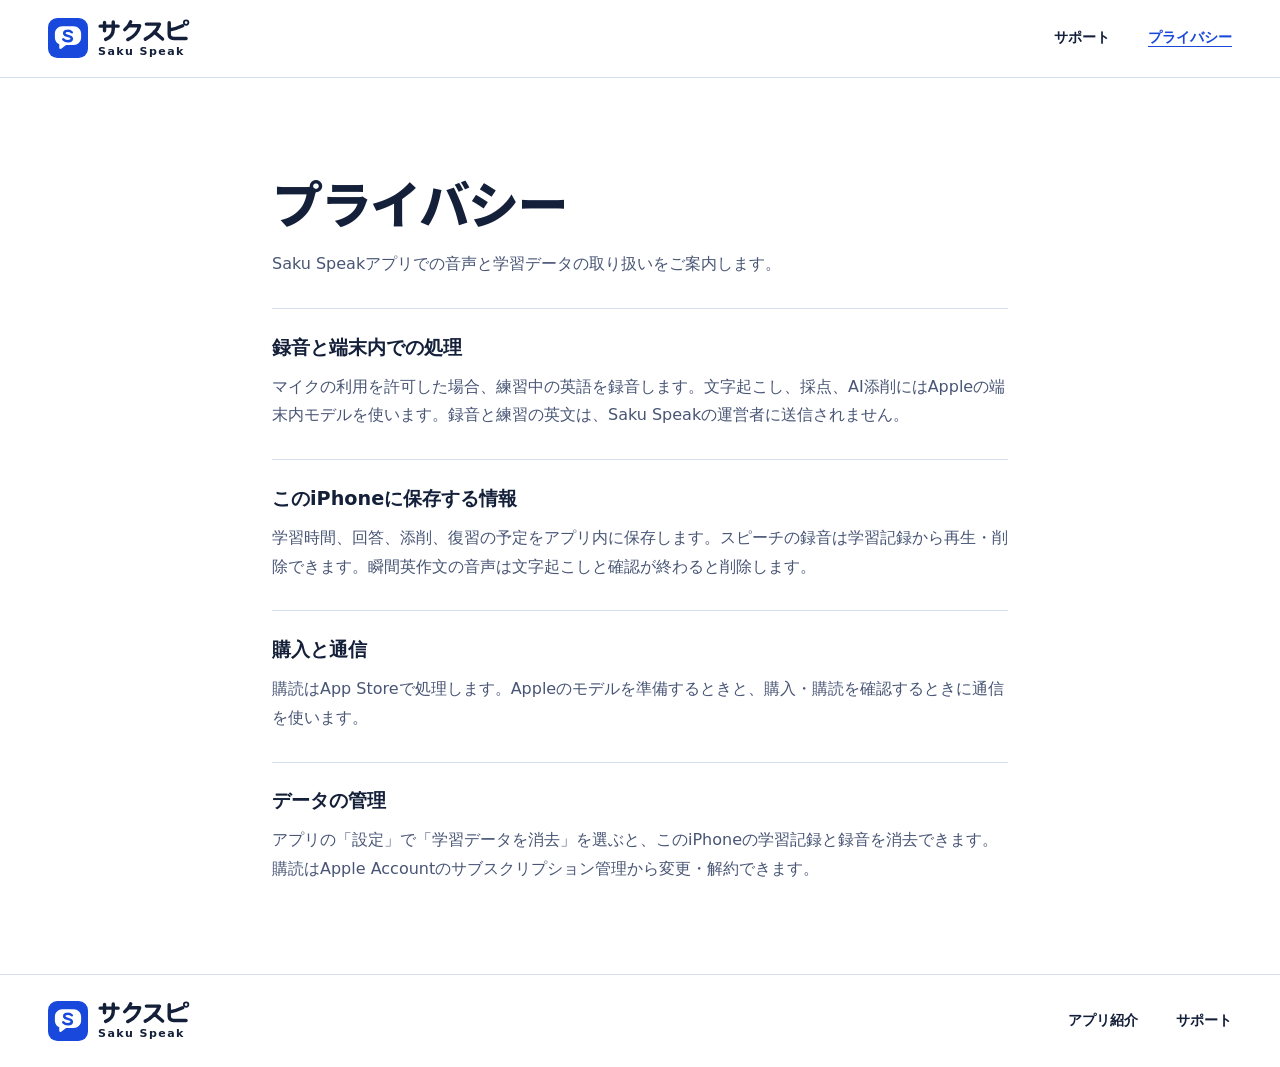
==== commit 41c740a1: "Use bold blue branding and explain the research behind practice" ====
--- a/privacy.html
+++ b/privacy.html
@@ -3,20 +3,20 @@
 <head>
   <meta charset="utf-8">
   <meta name="viewport" content="width=device-width, initial-scale=1">
-  <meta name="theme-color" content="#F7F8F3">
+  <meta name="theme-color" content="#FFFFFF">
   <title>プライバシー | サクスピ Saku Speak</title>
   <meta name="description" content="Saku Speakでの音声、学習記録、購入情報の取り扱い。">
   <link rel="canonical" href="https://ki-84.github.io/saku-speak-support/privacy.html">
-  <link rel="icon" href="assets/saku-mark.svg" type="image/svg+xml">
-  <link rel="apple-touch-icon" href="assets/touch-icon.png">
-  <link rel="stylesheet" href="styles.css?v=2">
+  <link rel="icon" href="assets/saku-mark-blue.svg" type="image/svg+xml">
+  <link rel="apple-touch-icon" href="assets/touch-icon-blue.png">
+  <link rel="stylesheet" href="styles.css?v=3">
 </head>
 <body>
   <a class="skip-link" href="#main">本文へ</a>
   <header class="site-header">
     <div class="wrap header-inner">
       <a class="wordmark" href="./">
-        <img class="brand-symbol" src="assets/saku-mark.svg" width="40" height="40" alt="">
+        <img class="brand-symbol" src="assets/saku-mark-blue.svg" width="40" height="40" alt="">
         <span class="brand-name">
           <img src="assets/sakusupi-wordmark.svg" width="92" height="23" alt="サクスピ">
           <span lang="en">Saku Speak</span>
@@ -53,7 +53,7 @@
   <footer class="site-footer">
     <div class="wrap footer-inner">
       <a class="wordmark" href="./">
-        <img class="brand-symbol" src="assets/saku-mark.svg" width="40" height="40" alt="">
+        <img class="brand-symbol" src="assets/saku-mark-blue.svg" width="40" height="40" alt="">
         <span class="brand-name">
           <img src="assets/sakusupi-wordmark.svg" width="92" height="23" alt="サクスピ">
           <span lang="en">Saku Speak</span>
--- a/styles.css
+++ b/styles.css
@@ -1,30 +1,29 @@
 @font-face {
-  font-family: "Saku Serif";
-  src: url("assets/serif-headings.woff2") format("woff2");
-  font-weight: 600;
+  font-family: "Saku Display";
+  src: url("assets/bold-headings.woff2") format("woff2");
+  font-weight: 800;
   font-style: normal;
   font-display: swap;
 }
 
 :root {
   color-scheme: light;
-  --paper: #f7f8f3;
-  --white: #fffefa;
-  --ink: #102f34;
-  --muted: #496161;
-  --accent: #075d50;
-  --dark: #0d3237;
-  --on-dark: #cfdfd9;
-  --dark-line: #5d7b77;
-  --lime: #dff75b;
-  --soft: #e8efe9;
-  --line: #cedbd3;
+  --white: #ffffff;
+  --ink: #14203a;
+  --muted: #485575;
+  --accent: #1848dc;
+  --dark: #14203e;
+  --on-dark: #d9e2f9;
+  --dark-line: #536487;
+  --on-dark-accent: #b5cdff;
+  --soft: #edf3ff;
+  --line: #d6dff0;
   --body-font: system-ui, -apple-system, "Hiragino Sans", "Yu Gothic", Meiryo, sans-serif;
-  --heading-font: "Saku Serif", "Hiragino Mincho ProN", "Yu Mincho", serif;
+  --heading-font: "Saku Display", var(--body-font);
   font-family: var(--body-font);
   line-height: 1.8;
   color: var(--ink);
-  background: var(--paper);
+  background: var(--white);
 }
 
 *, *::before, *::after { box-sizing: border-box; }
@@ -32,7 +31,7 @@
 img { display: block; max-width: 100%; height: auto; }
 a { color: inherit; }
 h1, h2, h3 { line-height: 1.4; }
-h1, h2 { font-family: var(--heading-font); font-weight: 600; letter-spacing: -.038em; }
+h1, h2 { font-family: var(--heading-font); font-weight: 800; letter-spacing: -.035em; }
 p { overflow-wrap: break-word; }
 section[id], #main { scroll-margin-top: 5.75rem; }
 main:focus { outline: none; }
@@ -44,7 +43,7 @@
   position: sticky;
   top: 0;
   z-index: 5;
-  background: var(--paper);
+  background: var(--white);
   border-bottom: 1px solid var(--line);
 }
 .header-inner, .footer-inner {
@@ -99,10 +98,10 @@
 }
 .skip-link:focus { transform: none; }
 
-.hero { padding-block: clamp(2.6rem, 5.7vw, 5.5rem); }
+.hero { padding-block: clamp(2.25rem, 5.1vw, 5rem); }
 .hero-inner {
   display: grid;
-  grid-template-columns: minmax(0, .94fr) minmax(0, 1.06fr);
+  grid-template-columns: minmax(0, 1fr) minmax(0, 1fr);
   align-items: center;
   gap: clamp(1.8rem, 5vw, 4.5rem);
 }
@@ -113,20 +112,22 @@
   letter-spacing: .06em;
 }
 .hero h1 {
-  margin-top: 1.05rem;
-  font-size: clamp(1.95rem, 3.28vw, 3.3rem);
-  line-height: 1.4;
-}
-.hero h1 span { display: block; }
-.hero-accent { color: var(--accent); }
+  margin-top: .85rem;
+  font-size: clamp(2.1rem, 4.35vw, 4.1rem);
+  line-height: 1.2;
+}
+.hero h1 > span { display: block; }
+.hero-turn { margin-top: .15em; font-size: .79em; }
+.hero-turn em { display: inline-block; color: var(--accent); font-style: normal; }
 .hero-lede {
-  margin-top: 1.45rem;
-  max-width: 28rem;
+  margin-top: 1.25rem;
+  max-width: 30rem;
   color: var(--muted);
   line-height: 1.95;
   font-size: clamp(1rem, 1.35vw, 1.125rem);
   text-wrap: pretty;
 }
+.hero-lede strong { color: var(--ink); }
 .hero-action {
   display: flex;
   align-items: center;
@@ -144,9 +145,18 @@
   font-weight: 750;
   text-decoration: none;
 }
-.button-lime { background: var(--lime); color: var(--ink); }
-.button-lime:hover { background: #cfeb48; }
-.release-note { color: var(--muted); font-size: .875rem; }
+.button-primary { background: var(--accent); color: var(--white); }
+.button-primary:hover { background: #103bbd; }
+.hero-offer {
+  display: grid;
+  gap: .12rem;
+  line-height: 1.45;
+  text-decoration: none;
+}
+.hero-offer strong { font-size: 1.27rem; font-weight: 800; }
+.hero-offer span, .release-note { color: var(--muted); font-size: .875rem; }
+.hero-offer:hover strong { color: var(--accent); text-decoration: underline; text-underline-offset: .2em; }
+.release-note { margin-top: .67rem; }
 .hero-photo {
   width: 100%;
   aspect-ratio: 1.28;
@@ -159,7 +169,7 @@
 .section-copy h2 { font-size: clamp(1.9rem, 3.35vw, 3.1rem); }
 .section-copy .eyebrow { margin-bottom: .7rem; }
 .section-copy p:not(.eyebrow) { margin-top: 1rem; color: var(--muted); max-width: 35rem; }
-.practice, .on-device-inner, .faq-inner, .plans-inner {
+.practice, .reason-inner, .on-device-inner, .faq-inner, .plans-inner {
   display: grid;
   align-items: start;
   grid-template-columns: .82fr 1.18fr;
@@ -191,7 +201,7 @@
   color: var(--dark);
   font-weight: 690;
 }
-.practice-answer summary:hover { background: #dbe9df; }
+.practice-answer summary:hover { background: #dde8ff; }
 .answer-hide, details[open] .answer-show { display: none; }
 details[open] .answer-hide { display: inline; }
 .answer-body { margin-top: 1rem; color: var(--muted); }
@@ -218,24 +228,38 @@
 details[open] .disclosure-icon::after { display: none; }
 
 .barrier, .plans { background: var(--dark); color: var(--white); }
-:is(.barrier, .plans) :focus-visible { outline-color: var(--lime); }
+:is(.barrier, .plans) :focus-visible { outline-color: var(--on-dark-accent); }
 :is(.barrier, .plans) .section-copy p:not(.eyebrow) { color: var(--on-dark); }
-.barrier .section-copy p:not(.eyebrow) { max-width: 40rem; }
-.speaking-steps {
-  display: grid;
-  grid-template-columns: repeat(3, minmax(0, 1fr));
-  gap: clamp(1.3rem, 4vw, 3.45rem);
+.reason-inner { grid-template-columns: .95fr 1.05fr; }
+.reason-explanation { color: var(--on-dark); }
+.reason-explanation > p + p { margin-top: .9rem; }
+.research-steps {
   padding: 0;
-  margin: 2.4rem 0 0;
+  margin: clamp(1.5rem, 4vw, 2.65rem) 0 0;
   list-style: none;
 }
-.speaking-steps li { padding-top: 1.05rem; border-top: 1px solid var(--dark-line); }
-.speaking-steps h3 { font-size: 1.13rem; font-weight: 650; }
-.speaking-steps p { margin-top: .55rem; color: var(--on-dark); }
-.reading-note { margin-top: 1.65rem; color: var(--on-dark); font-size: .875rem; }
-.reading-note .text-link { color: inherit; }
-
-.training { background: var(--white); }
+.research-row {
+  display: grid;
+  grid-template-columns: .72fr 1.28fr;
+  gap: clamp(.55rem, 5vw, 4.3rem);
+  border-top: 1px solid var(--line);
+  padding-block: clamp(1.35rem, 3.6vw, 2.7rem);
+}
+.research-row:last-child { border-bottom: 1px solid var(--line); }
+.research-row h3 { font-size: clamp(1.25rem, 2.35vw, 1.85rem); font-weight: 750; letter-spacing: -.025em; }
+.research-row p { color: var(--muted); }
+.research-source { display: flex; flex-wrap: wrap; gap: .3rem 1rem; margin-top: .5rem; font-size: .875rem; }
+.barrier .research-source a { color: var(--on-dark-accent); }
+.research-row .research-application {
+  margin-top: 1rem;
+  padding: .8rem .95rem;
+  border-left: 2px solid var(--accent);
+  background: var(--soft);
+  color: var(--ink);
+}
+.research-application strong { color: var(--accent); }
+
+.training { background: #f7f9ff; }
 .training-grid { display: grid; gap: clamp(2.4rem, 6.7vw, 6.5rem); margin-top: clamp(1.8rem, 5vw, 3.75rem); }
 .training-card, .habit {
   display: grid;
@@ -252,10 +276,10 @@
 .training-content > p:not(.training-count), .habit p { margin-top: .7rem; color: var(--muted); max-width: 28rem; }
 .training-count { margin-top: 1.1rem; color: var(--accent); }
 .training-count strong, .plan-price strong {
-  font-family: Georgia, serif;
+  font-family: var(--body-font);
   font-size: clamp(2.75rem, 5.25vw, 4.4rem);
-  font-weight: 500;
-  letter-spacing: -.06em;
+  font-weight: 790;
+  letter-spacing: -.055em;
   line-height: 1.05;
   font-variant-numeric: lining-nums;
 }
@@ -267,14 +291,14 @@
   place-items: center;
   padding: clamp(1.5rem, 4vw, 3.5rem);
   min-height: 26rem;
-  background: linear-gradient(140deg, #ecf1e9, #d4e3db);
+  background: var(--soft);
   border-radius: .45rem;
 }
 .app-visual img {
   width: min(58%, 13rem);
-  border: 4px solid #203635;
+  border: 4px solid var(--ink);
   border-radius: 1.3rem;
-  box-shadow: 0 1rem 2rem #153c3437;
+  box-shadow: 0 1rem 2rem #17294d33;
 }
 .speech-photo, .habit img {
   width: 100%;
@@ -314,12 +338,12 @@
 .level-table th:first-child { text-align: left; }
 
 .on-device { background: var(--soft); }
-.ai-details { border-top: 1px solid #b1c5bc; }
-.ai-details > div { padding-block: 1.05rem; border-bottom: 1px solid #b1c5bc; }
+.ai-details { border-top: 1px solid var(--line); }
+.ai-details > div { padding-block: 1.05rem; border-bottom: 1px solid var(--line); }
 .ai-details h3 { font-size: 1.13rem; font-weight: 700; }
 .ai-details p { color: var(--muted); margin-top: .4rem; }
 .ai-details .ai-requirement { font-size: .875rem; margin-top: 1.15rem; }
-.plans .eyebrow { color: var(--lime); }
+.plans .eyebrow { color: var(--on-dark-accent); }
 .plan-status, .plan-note { color: var(--on-dark); font-size: .875rem; }
 .plan-status { margin-bottom: .85rem; }
 .plan-grid { display: grid; grid-template-columns: minmax(0, 1fr) minmax(0, 1fr); gap: 1.25rem; }
@@ -328,7 +352,7 @@
 .plan-price { margin-top: .55rem; white-space: nowrap; }
 .plan-price strong { font-size: clamp(2.3rem, 4.5vw, 4rem); }
 .plan-price span { color: var(--on-dark); font-size: .9rem; }
-.plan-comparison { margin-top: .32rem; color: var(--lime); font-size: .875rem; }
+.plan-comparison { margin-top: .32rem; color: var(--on-dark-accent); font-size: .875rem; }
 .plan-note { margin-top: 1.05rem; }
 
 .questions { border-top: 1px solid var(--line); }
@@ -359,15 +383,15 @@
   .site-nav { gap: .9rem; }
   .site-nav a { font-size: .875rem; }
   .hero-inner { grid-template-columns: 1fr; gap: 1.65rem; }
-  .hero h1 { font-size: clamp(1.55rem, 8.25vw, 3.15rem); margin-top: .7rem; }
+  .hero h1 { font-size: clamp(1.95rem, 10vw, 4rem); margin-top: .7rem; }
   .hero-lede, .hero-action { margin-top: 1rem; }
   .hero-photo { aspect-ratio: 1.5; }
-  .practice, .on-device-inner, .faq-inner, .plans-inner, .training-card, .habit {
+  .practice, .reason-inner, .on-device-inner, .faq-inner, .plans-inner, .training-card, .habit {
     grid-template-columns: 1fr;
     gap: 1.4rem;
   }
   .training-content { padding-block: 0; }
-  .speaking-steps { grid-template-columns: 1fr; gap: 1.2rem; margin-top: 1.75rem; }
+  .research-row { grid-template-columns: 1fr; }
   .app-visual { min-height: 0; padding: 1.5rem; }
   .app-visual img { width: min(61%, 12rem); }
   .speech-card .training-content { grid-row: 1; }
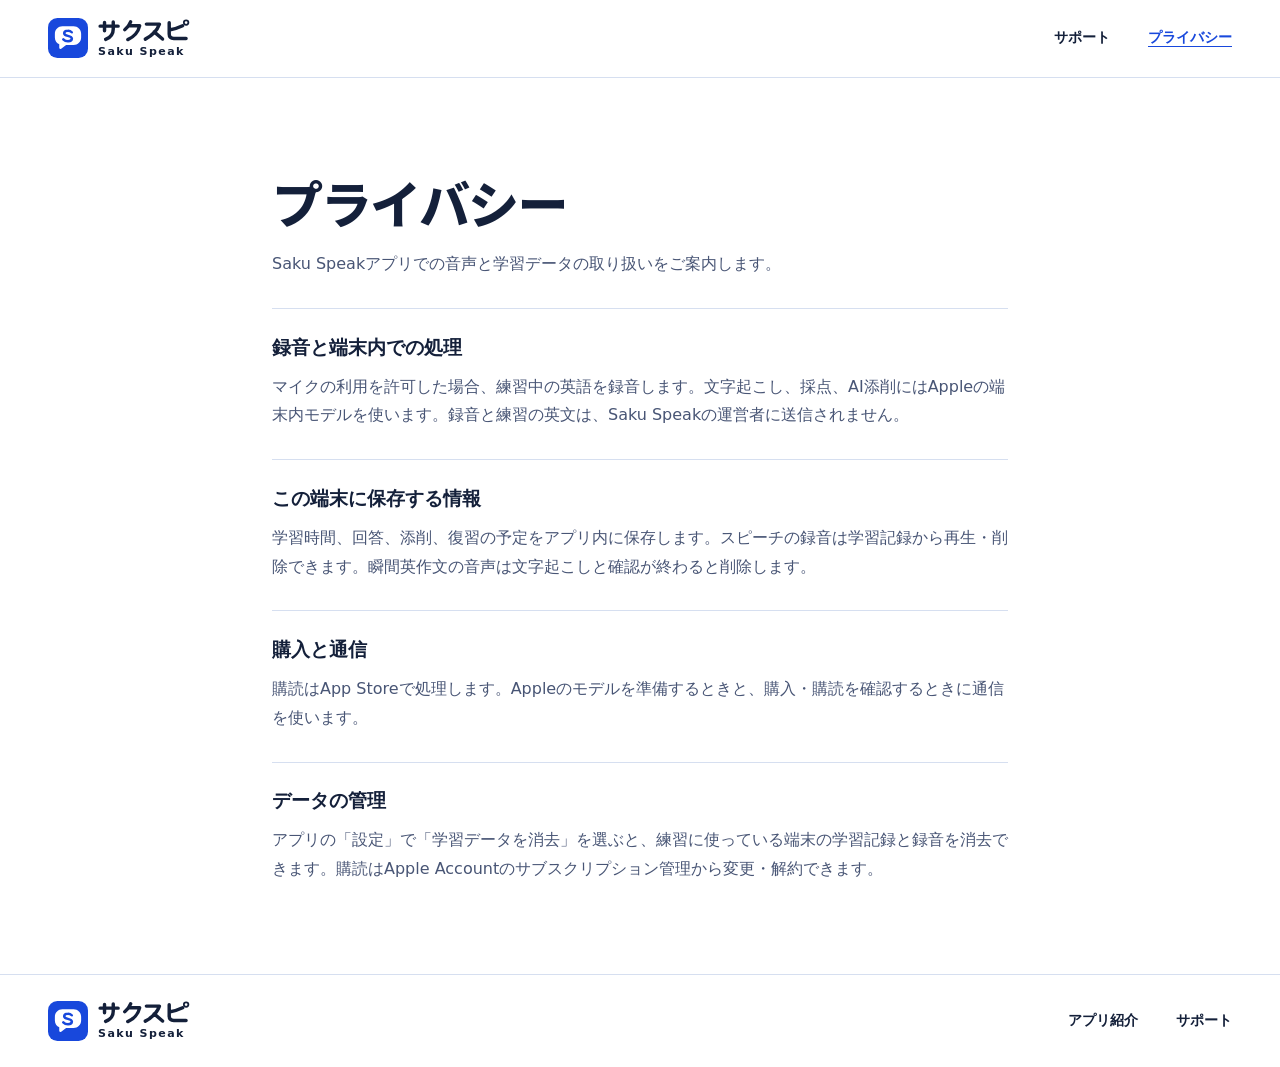
==== commit 5a0a604e: "Show the iPhone and iPad app" ====
--- a/privacy.html
+++ b/privacy.html
@@ -38,7 +38,7 @@
       <p>マイクの利用を許可した場合、練習中の英語を録音します。文字起こし、採点、AI添削にはAppleの端末内モデルを使います。録音と練習の英文は、Saku Speakの運営者に送信されません。</p>
     </section>
     <section>
-      <h2>このiPhoneに保存する情報</h2>
+      <h2>この端末に保存する情報</h2>
       <p>学習時間、回答、添削、復習の予定をアプリ内に保存します。スピーチの録音は学習記録から再生・削除できます。瞬間英作文の音声は文字起こしと確認が終わると削除します。</p>
     </section>
     <section>
@@ -47,7 +47,7 @@
     </section>
     <section>
       <h2>データの管理</h2>
-      <p>アプリの「設定」で「学習データを消去」を選ぶと、このiPhoneの学習記録と録音を消去できます。購読はApple Accountのサブスクリプション管理から変更・解約できます。</p>
+      <p>アプリの「設定」で「学習データを消去」を選ぶと、練習に使っている端末の学習記録と録音を消去できます。購読はApple Accountのサブスクリプション管理から変更・解約できます。</p>
     </section>
   </main>
   <footer class="site-footer">
--- a/styles.css
+++ b/styles.css
@@ -128,6 +128,7 @@
   text-wrap: pretty;
 }
 .hero-lede strong { color: var(--ink); }
+.hero-lede strong span { white-space: nowrap; }
 .hero-action {
   display: flex;
   align-items: center;
@@ -294,11 +295,16 @@
   background: var(--soft);
   border-radius: .45rem;
 }
+.app-visual picture { width: 100%; }
 .app-visual img {
   width: min(58%, 13rem);
+  margin-inline: auto;
   border: 4px solid var(--ink);
   border-radius: 1.3rem;
   box-shadow: 0 1rem 2rem #17294d33;
+}
+@media (min-width: 900px) {
+  .app-visual img { width: 100%; border-radius: .8rem; }
 }
 .speech-photo, .habit img {
   width: 100%;
